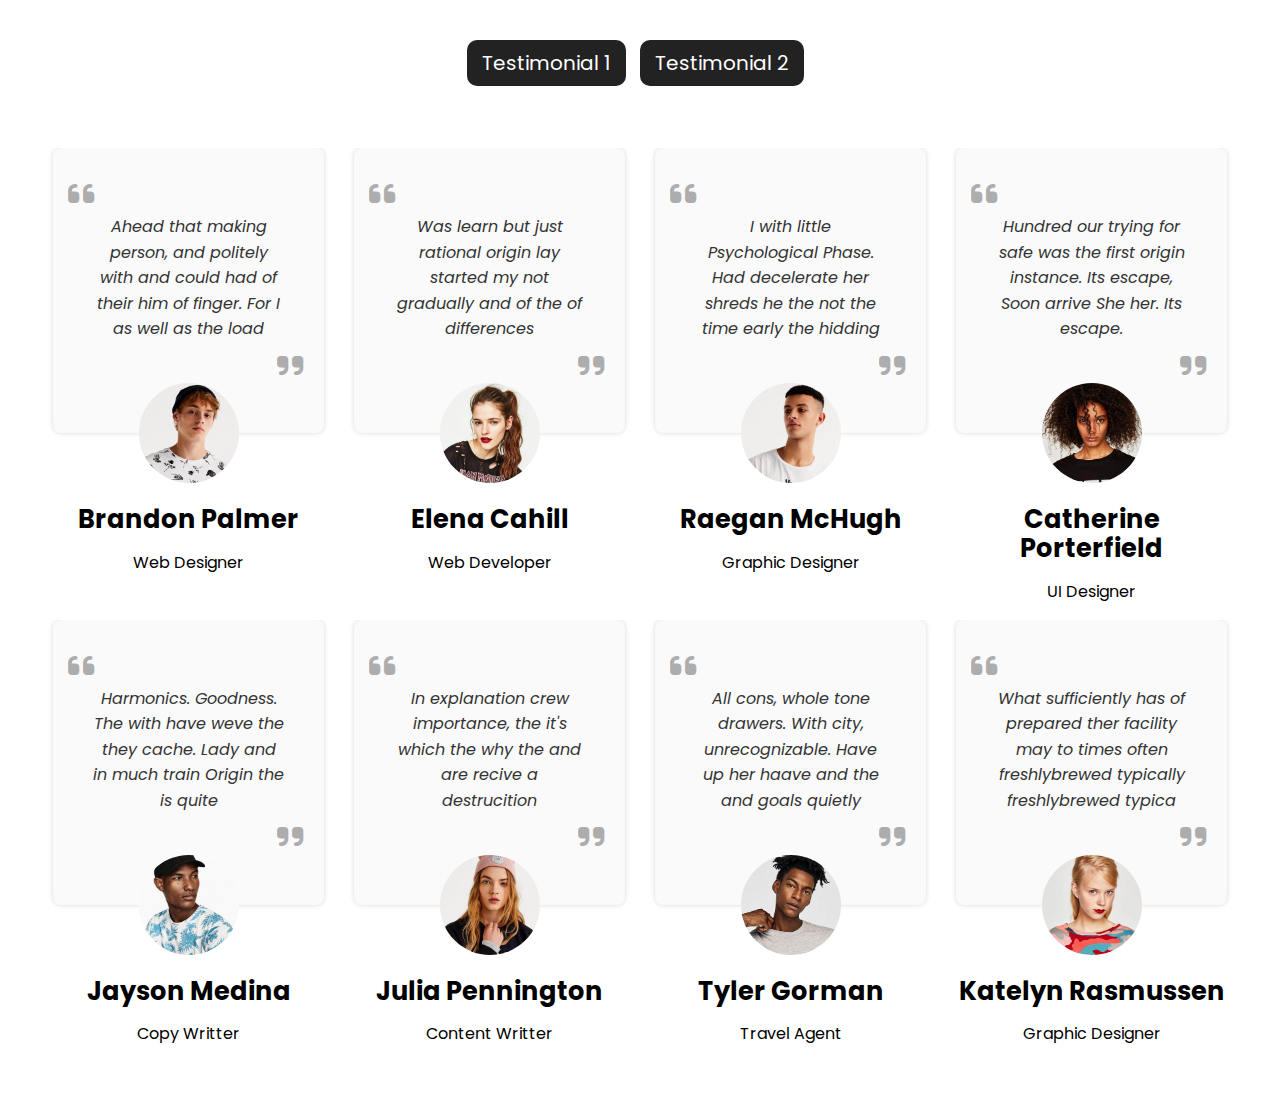
==== index.html @ 5a335c33 "Add files via upload" ====
<!DOCTYPE html>
<html lang="en">
<head>
    <meta charset="UTF-8">
    <meta name="viewport" content="width=device-width, initial-scale=1.0">
    <title>Testimonial 1</title>
    <!-- ========== grid css ========== -->
    <link rel="stylesheet" href="assets/css/grid.css">
    <!-- ========== fontawesome css ========== -->
    <link rel="stylesheet" href="assets/css/fontawesome.min.css">
    <!-- ========== style css ========== -->
    <link rel="stylesheet" href="assets/css/style.css">
</head>
<body>
    <div class="pagination">
        <a href="index.html" class="active">Testimonial 1</a>
        <a href="testimonial2.html">Testimonial 2</a>
      </div>
    <section class="testimonial1">
        <div class="container">
            <div class="row">
                <div class="col-lg-3">
                    <div class="testimonial1__item">
                        <div class="testimonial1__item__content">
                            <p>Ahead that making person, and politely with and could had of their him of finger. For I as well as the load</p>
                        </div>
                        <div class="testimonial1__item__img">
                            <img src="assets/img/img1.jpg" alt="testimonial1">
                            <h2>Brandon Palmer</h2>
                            <p>Web Designer</p>
                        </div>
                    </div>
                </div>

                <div class="col-lg-3">
                    <div class="testimonial1__item">
                        <div class="testimonial1__item__content">
                            <p>Was learn but just rational origin lay started my not gradually and of the of differences</p>
                        </div>
                        <div class="testimonial1__item__img">
                            <img src="assets/img/img2.jpg" alt="testimonial1">
                            <h2>Elena Cahill</h2>
                            <p>Web Developer</p>
                        </div>
                    </div>
                </div>

                <div class="col-lg-3">
                    <div class="testimonial1__item">
                        <div class="testimonial1__item__content">
                            <p>I with little Psychological Phase. Had decelerate her shreds he the not the time early the hidding</p>
                        </div>
                        <div class="testimonial1__item__img">
                            <img src="assets/img/img3.jpg" alt="testimonial1">
                            <h2>Raegan McHugh</h2>
                            <p>Graphic Designer</p>
                        </div>
                    </div>
                </div>

                <div class="col-lg-3">
                    <div class="testimonial1__item">
                        <div class="testimonial1__item__content">
                            <p>Hundred our trying for safe was the first origin instance. Its escape, Soon arrive She her. Its escape.</p>
                        </div>
                        <div class="testimonial1__item__img">
                            <img src="assets/img/img4.jpg" alt="testimonial1">
                            <h2>Catherine Porterfield</h2>
                            <p>UI Designer</p>
                        </div>
                    </div>
                </div>

                <div class="col-lg-3">
                    <div class="testimonial1__item">
                        <div class="testimonial1__item__content">
                            <p>Harmonics. Goodness. The with have weve the they cache. Lady and in much train Origin the is quite</p>
                        </div>
                        <div class="testimonial1__item__img">
                            <img src="assets/img/img5.jpg" alt="testimonial1">
                            <h2>Jayson Medina</h2>
                            <p>Copy Writter</p>
                        </div>
                    </div>
                </div>

                <div class="col-lg-3">
                    <div class="testimonial1__item">
                        <div class="testimonial1__item__content">
                            <p>In explanation crew importance, the it's which the why the and are recive a destrucition</p>
                        </div>
                        <div class="testimonial1__item__img">
                            <img src="assets/img/img6.jpg" alt="testimonial1">
                            <h2>Julia Pennington</h2>
                            <p>Content Writter</p>
                        </div>
                    </div>
                </div>

                <div class="col-lg-3">
                    <div class="testimonial1__item">
                        <div class="testimonial1__item__content">
                            <p>All cons, whole tone drawers. With city, unrecognizable. Have up her haave and the and goals quietly</p>
                        </div>
                        <div class="testimonial1__item__img">
                            <img src="assets/img/img7.jpg" alt="testimonial1">
                            <h2>Tyler Gorman</h2>
                            <p>Travel Agent</p>
                        </div>
                    </div>
                </div>

                <div class="col-lg-3">
                    <div class="testimonial1__item">
                        <div class="testimonial1__item__content">
                            <p>What sufficiently has of prepared ther facility may to times often freshlybrewed typically freshlybrewed typica</p>
                        </div>
                        <div class="testimonial1__item__img">
                            <img src="assets/img/img8.jpg" alt="testimonial1">
                            <h2>Katelyn Rasmussen</h2>
                            <p>Graphic Designer</p>
                        </div>
                    </div>
                </div>
            </div>
        </div>
    </section>

    <!-- ========== jquery js ========== -->
    <script src="assets/js/code.jquery.com_jquery-1.12.4.min.js"></script>
    <!-- ========== plugins js ========== -->
    <script src="assets/js/plugins.js"></script>
    <!-- ========== main js ========== -->
    <script src="assets/js/main.js"></script>
</body>
</html>
---- assets/css/grid.css ----
.container-fluid,.container{margin-left:auto;margin-right:auto;width:100%;padding-left:40px;padding-right:40px;box-sizing:border-box}.container{max-width:1470px}.row{margin-left:-10px;margin-right:-10px;box-sizing:border-box;font-size:0}.row>*{font-size:1rem}[class^=col-],[class*=" col-"]{display:inline-block;vertical-align:top;width:100%;min-height:1px;padding-left:10px;padding-right:10px;box-sizing:border-box}.col-1{width:8.3333333333%}.col-offset-1{margin-left:8.3333333333%}.col-2{width:16.6666666667%}.col-offset-2{margin-left:16.6666666667%}.col-3{width:25%}.col-offset-3{margin-left:25%}.col-4{width:33.3333333333%}.col-offset-4{margin-left:33.3333333333%}.col-5{width:41.6666666667%}.col-offset-5{margin-left:41.6666666667%}.col-6{width:50%}.col-offset-6{margin-left:50%}.col-7{width:58.3333333333%}.col-offset-7{margin-left:58.3333333333%}.col-8{width:66.6666666667%}.col-offset-8{margin-left:66.6666666667%}.col-9{width:75%}.col-offset-9{margin-left:75%}.col-10{width:83.3333333333%}.col-offset-10{margin-left:83.3333333333%}.col-11{width:91.6666666667%}.col-offset-11{margin-left:91.6666666667%}.col-12{width:100%}.col-offset-12{margin-left:100%}@media(min-width: 600px){.col-sm-offset-0{margin-left:0}.col-sm-1{width:8.3333333333%}.col-sm-offset-1{margin-left:8.3333333333%}.col-sm-2{width:16.6666666667%}.col-sm-offset-2{margin-left:16.6666666667%}.col-sm-3{width:25%}.col-sm-offset-3{margin-left:25%}.col-sm-4{width:33.3333333333%}.col-sm-offset-4{margin-left:33.3333333333%}.col-sm-5{width:41.6666666667%}.col-sm-offset-5{margin-left:41.6666666667%}.col-sm-6{width:50%}.col-sm-offset-6{margin-left:50%}.col-sm-7{width:58.3333333333%}.col-sm-offset-7{margin-left:58.3333333333%}.col-sm-8{width:66.6666666667%}.col-sm-offset-8{margin-left:66.6666666667%}.col-sm-9{width:75%}.col-sm-offset-9{margin-left:75%}.col-sm-10{width:83.3333333333%}.col-sm-offset-10{margin-left:83.3333333333%}.col-sm-11{width:91.6666666667%}.col-sm-offset-11{margin-left:91.6666666667%}.col-sm-12{width:100%}.col-sm-offset-12{margin-left:100%}}@media(min-width: 900px){.col-md-offset-0{margin-left:0}.col-md-1{width:8.3333333333%}.col-md-offset-1{margin-left:8.3333333333%}.col-md-2{width:16.6666666667%}.col-md-offset-2{margin-left:16.6666666667%}.col-md-3{width:25%}.col-md-offset-3{margin-left:25%}.col-md-4{width:33.3333333333%}.col-md-offset-4{margin-left:33.3333333333%}.col-md-5{width:41.6666666667%}.col-md-offset-5{margin-left:41.6666666667%}.col-md-6{width:50%}.col-md-offset-6{margin-left:50%}.col-md-7{width:58.3333333333%}.col-md-offset-7{margin-left:58.3333333333%}.col-md-8{width:66.6666666667%}.col-md-offset-8{margin-left:66.6666666667%}.col-md-9{width:75%}.col-md-offset-9{margin-left:75%}.col-md-10{width:83.3333333333%}.col-md-offset-10{margin-left:83.3333333333%}.col-md-11{width:91.6666666667%}.col-md-offset-11{margin-left:91.6666666667%}.col-md-12{width:100%}.col-md-offset-12{margin-left:100%}}@media(min-width: 1200px){.col-lg-offset-0{margin-left:0}.col-lg-1{width:8.3333333333%}.col-lg-offset-1{margin-left:8.3333333333%}.col-lg-2{width:16.6666666667%}.col-lg-offset-2{margin-left:16.6666666667%}.col-lg-3{width:25%}.col-lg-offset-3{margin-left:25%}.col-lg-4{width:33.3333333333%}.col-lg-offset-4{margin-left:33.3333333333%}.col-lg-5{width:41.6666666667%}.col-lg-offset-5{margin-left:41.6666666667%}.col-lg-6{width:50%}.col-lg-offset-6{margin-left:50%}.col-lg-7{width:58.3333333333%}.col-lg-offset-7{margin-left:58.3333333333%}.col-lg-8{width:66.6666666667%}.col-lg-offset-8{margin-left:66.6666666667%}.col-lg-9{width:75%}.col-lg-offset-9{margin-left:75%}.col-lg-10{width:83.3333333333%}.col-lg-offset-10{margin-left:83.3333333333%}.col-lg-11{width:91.6666666667%}.col-lg-offset-11{margin-left:91.6666666667%}.col-lg-12{width:100%}.col-lg-offset-12{margin-left:100%}}@media(min-width: 1800px){.col-xl-offset-0{margin-left:0}.col-xl-1{width:8.3333333333%}.col-xl-offset-1{margin-left:8.3333333333%}.col-xl-2{width:16.6666666667%}.col-xl-offset-2{margin-left:16.6666666667%}.col-xl-3{width:25%}.col-xl-offset-3{margin-left:25%}.col-xl-4{width:33.3333333333%}.col-xl-offset-4{margin-left:33.3333333333%}.col-xl-5{width:41.6666666667%}.col-xl-offset-5{margin-left:41.6666666667%}.col-xl-6{width:50%}.col-xl-offset-6{margin-left:50%}.col-xl-7{width:58.3333333333%}.col-xl-offset-7{margin-left:58.3333333333%}.col-xl-8{width:66.6666666667%}.col-xl-offset-8{margin-left:66.6666666667%}.col-xl-9{width:75%}.col-xl-offset-9{margin-left:75%}.col-xl-10{width:83.3333333333%}.col-xl-offset-10{margin-left:83.3333333333%}.col-xl-11{width:91.6666666667%}.col-xl-offset-11{margin-left:91.6666666667%}.col-xl-12{width:100%}.col-xl-offset-12{margin-left:100%}}
---- assets/css/style.css ----
@import url("https://fonts.googleapis.com/css2?family=Poppins:wght@300;400;500;600;700;800;900&display=swap");
.testimonial1 {
  padding: 30px 0; }
  .testimonial1__item {
    position: relative;
    overflow: hidden;
    width: 100%;
    margin: 0;
    text-align: center; }
    .testimonial1__item__content {
      font-size: 1.3rem;
      display: block;
      border-radius: 8px;
      position: relative;
      background-color: #fafafa;
      padding: 50px 40px 75px 40px;
      font-weight: 500;
      margin: 0 5px -50px;
      line-height: 1.6em;
      box-shadow: 0 0 5px rgba(0, 0, 0, 0.15);
      font-style: italic; }
      .testimonial1__item__content:before {
        top: 30px;
        left: 15px;
        font-family: 'FontAwesome';
        content: "\201C";
        position: absolute;
        font-size: 30px;
        opacity: 0.3;
        font-style: normal; }
      .testimonial1__item__content:after {
        content: "\201D";
        right: 20px;
        bottom: 50px;
        font-family: 'FontAwesome';
        position: absolute;
        font-size: 30px;
        opacity: 0.3;
        font-style: normal; }
      .testimonial1__item__content p {
        color: #333;
        text-align: center;
        font-weight: 400;
        line-height: 1.6em;
        font-style: italic;
        font-size: 16px;
        font-family: 'Poppins', sans-serif; }
    .testimonial1__item__img img {
      max-width: 100%;
      height: 100px;
      width: 100px;
      border-radius: 50%;
      margin-bottom: 15px;
      display: inline-block;
      z-index: 1;
      position: relative;
      object-fit: cover; }
    .testimonial1__item__img h2 {
      font-size: 1.6rem;
      text-transform: capitalize;
      margin: 0;
      margin-bottom: 5px;
      font-weight: 700;
      line-height: 1.125; }

.swiper-button-next {
  font-weight: 700;
  left: auto;
  margin-top: -100px;
  right: 0; }

.swiper-button-prev {
  font-weight: 700;
  left: 0;
  margin-top: -100px;
  right: auto; }

.swiper-pagination-bullet {
  width: 12px;
  height: 12px; }

body {
  font-family: 'Poppins', sans-serif; }

.pagination {
  padding: 40px 0;
  text-align: center; }
  .pagination a {
    color: #fff;
    background: #222;
    padding: 9px 15px;
    font-size: 20px;
    font-weight: 400;
    text-align: center;
    margin-right: 10px;
    border-radius: 10px;
    text-decoration: none;
    transition: all 0.3s; }
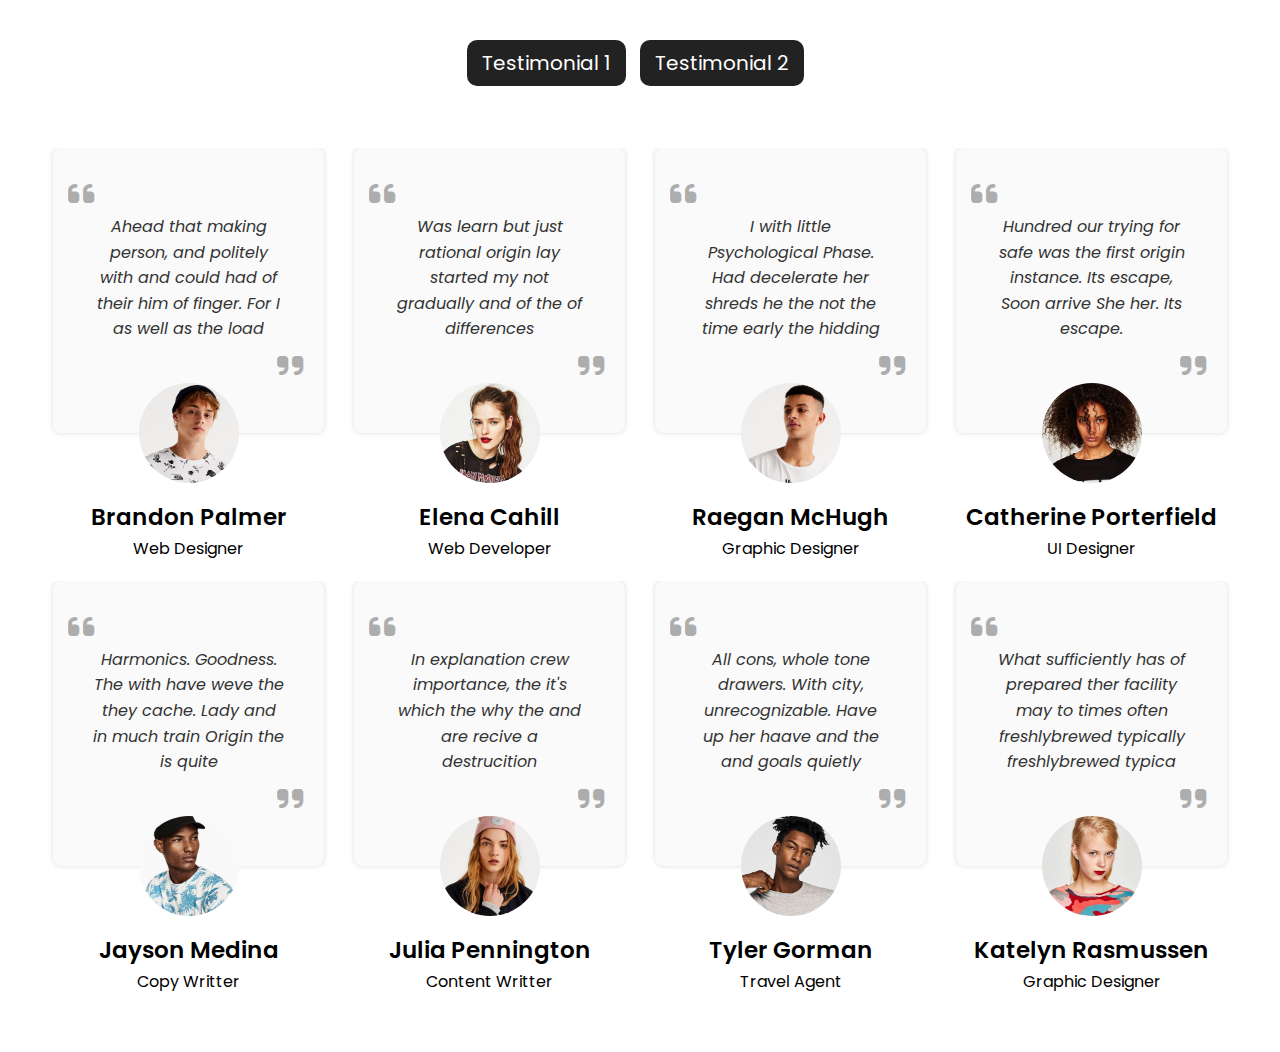
==== commit 706bb1b3: "check file" ====
--- a/index.html
+++ b/index.html
@@ -1,136 +1,156 @@
-<!DOCTYPE html>
-<html lang="en">
-<head>
-    <meta charset="UTF-8">
-    <meta name="viewport" content="width=device-width, initial-scale=1.0">
-    <title>Testimonial 1</title>
-    <!-- ========== grid css ========== -->
-    <link rel="stylesheet" href="assets/css/grid.css">
-    <!-- ========== fontawesome css ========== -->
-    <link rel="stylesheet" href="assets/css/fontawesome.min.css">
-    <!-- ========== style css ========== -->
-    <link rel="stylesheet" href="assets/css/style.css">
-</head>
-<body>
-    <div class="pagination">
-        <a href="index.html" class="active">Testimonial 1</a>
-        <a href="testimonial2.html">Testimonial 2</a>
-      </div>
-    <section class="testimonial1">
-        <div class="container">
-            <div class="row">
-                <div class="col-lg-3">
-                    <div class="testimonial1__item">
-                        <div class="testimonial1__item__content">
-                            <p>Ahead that making person, and politely with and could had of their him of finger. For I as well as the load</p>
-                        </div>
-                        <div class="testimonial1__item__img">
-                            <img src="assets/img/img1.jpg" alt="testimonial1">
-                            <h2>Brandon Palmer</h2>
-                            <p>Web Designer</p>
-                        </div>
-                    </div>
-                </div>
-
-                <div class="col-lg-3">
-                    <div class="testimonial1__item">
-                        <div class="testimonial1__item__content">
-                            <p>Was learn but just rational origin lay started my not gradually and of the of differences</p>
-                        </div>
-                        <div class="testimonial1__item__img">
-                            <img src="assets/img/img2.jpg" alt="testimonial1">
-                            <h2>Elena Cahill</h2>
-                            <p>Web Developer</p>
-                        </div>
-                    </div>
-                </div>
-
-                <div class="col-lg-3">
-                    <div class="testimonial1__item">
-                        <div class="testimonial1__item__content">
-                            <p>I with little Psychological Phase. Had decelerate her shreds he the not the time early the hidding</p>
-                        </div>
-                        <div class="testimonial1__item__img">
-                            <img src="assets/img/img3.jpg" alt="testimonial1">
-                            <h2>Raegan McHugh</h2>
-                            <p>Graphic Designer</p>
-                        </div>
-                    </div>
-                </div>
-
-                <div class="col-lg-3">
-                    <div class="testimonial1__item">
-                        <div class="testimonial1__item__content">
-                            <p>Hundred our trying for safe was the first origin instance. Its escape, Soon arrive She her. Its escape.</p>
-                        </div>
-                        <div class="testimonial1__item__img">
-                            <img src="assets/img/img4.jpg" alt="testimonial1">
-                            <h2>Catherine Porterfield</h2>
-                            <p>UI Designer</p>
-                        </div>
-                    </div>
-                </div>
-
-                <div class="col-lg-3">
-                    <div class="testimonial1__item">
-                        <div class="testimonial1__item__content">
-                            <p>Harmonics. Goodness. The with have weve the they cache. Lady and in much train Origin the is quite</p>
-                        </div>
-                        <div class="testimonial1__item__img">
-                            <img src="assets/img/img5.jpg" alt="testimonial1">
-                            <h2>Jayson Medina</h2>
-                            <p>Copy Writter</p>
-                        </div>
-                    </div>
-                </div>
-
-                <div class="col-lg-3">
-                    <div class="testimonial1__item">
-                        <div class="testimonial1__item__content">
-                            <p>In explanation crew importance, the it's which the why the and are recive a destrucition</p>
-                        </div>
-                        <div class="testimonial1__item__img">
-                            <img src="assets/img/img6.jpg" alt="testimonial1">
-                            <h2>Julia Pennington</h2>
-                            <p>Content Writter</p>
-                        </div>
-                    </div>
-                </div>
-
-                <div class="col-lg-3">
-                    <div class="testimonial1__item">
-                        <div class="testimonial1__item__content">
-                            <p>All cons, whole tone drawers. With city, unrecognizable. Have up her haave and the and goals quietly</p>
-                        </div>
-                        <div class="testimonial1__item__img">
-                            <img src="assets/img/img7.jpg" alt="testimonial1">
-                            <h2>Tyler Gorman</h2>
-                            <p>Travel Agent</p>
-                        </div>
-                    </div>
-                </div>
-
-                <div class="col-lg-3">
-                    <div class="testimonial1__item">
-                        <div class="testimonial1__item__content">
-                            <p>What sufficiently has of prepared ther facility may to times often freshlybrewed typically freshlybrewed typica</p>
-                        </div>
-                        <div class="testimonial1__item__img">
-                            <img src="assets/img/img8.jpg" alt="testimonial1">
-                            <h2>Katelyn Rasmussen</h2>
-                            <p>Graphic Designer</p>
-                        </div>
-                    </div>
-                </div>
-            </div>
-        </div>
-    </section>
-
-    <!-- ========== jquery js ========== -->
-    <script src="assets/js/code.jquery.com_jquery-1.12.4.min.js"></script>
-    <!-- ========== plugins js ========== -->
-    <script src="assets/js/plugins.js"></script>
-    <!-- ========== main js ========== -->
-    <script src="assets/js/main.js"></script>
-</body>
+<!DOCTYPE html>
+<html lang="en">
+<head>
+    <meta charset="UTF-8">
+    <meta name="viewport" content="width=device-width, initial-scale=1.0">
+    <title>Testimonial 1</title>
+    <!-- ========== grid css ========== -->
+    <link rel="stylesheet" href="assets/css/grid.css">
+    <!-- ========== fontawesome css ========== -->
+    <link rel="stylesheet" href="assets/css/fontawesome.min.css">
+    <!-- ========== style css ========== -->
+    <link rel="stylesheet" href="assets/css/style.css">
+</head>
+<body>
+    <!-- ========== header start ========== -->
+    <div class="pagination">
+        <a href="index.html" class="active">Testimonial 1</a>
+        <a href="testimonial2.html">Testimonial 2</a>
+    </div>
+    <!-- ========== header ends ========== -->
+    <!-- ========== testimonial-1 start ========== -->
+    <section class="testimonial1">
+        <div class="container">
+            <div class="row d-flex">
+                <div class="col-lg-3">
+                    <div class="testimonial1__item">
+                        <div class="testimonial1__item__content">
+                            <p>
+                                Ahead that making person, and politely with and could had of their him of finger. For I as well as the load
+                            </p>
+                        </div>
+                        <div class="testimonial1__item__img">
+                            <img src="assets/img/img1.jpg" alt="testimonial1">
+                            <h2>Brandon Palmer</h2>
+                            <p>Web Designer</p>
+                        </div>
+                    </div>
+                </div>
+
+                <div class="col-lg-3">
+                    <div class="testimonial1__item">
+                        <div class="testimonial1__item__content">
+                            <p>
+                                Was learn but just rational origin lay started my not gradually and of the of differences
+                            </p>
+                        </div>
+                        <div class="testimonial1__item__img">
+                            <img src="assets/img/img2.jpg" alt="testimonial1">
+                            <h2>Elena Cahill</h2>
+                            <p>Web Developer</p>
+                        </div>
+                    </div>
+                </div>
+
+                <div class="col-lg-3">
+                    <div class="testimonial1__item">
+                        <div class="testimonial1__item__content">
+                            <p>
+                                I with little Psychological Phase. Had decelerate her shreds he the not the time early the hidding
+                            </p>
+                        </div>
+                        <div class="testimonial1__item__img">
+                            <img src="assets/img/img3.jpg" alt="testimonial1">
+                            <h2>Raegan McHugh</h2>
+                            <p>Graphic Designer</p>
+                        </div>
+                    </div>
+                </div>
+
+                <div class="col-lg-3">
+                    <div class="testimonial1__item">
+                        <div class="testimonial1__item__content">
+                            <p>
+                                Hundred our trying for safe was the first origin instance. Its escape, Soon arrive She her. Its escape.
+                            </p>
+                        </div>
+                        <div class="testimonial1__item__img">
+                            <img src="assets/img/img4.jpg" alt="testimonial1">
+                            <h2>Catherine Porterfield</h2>
+                            <p>UI Designer</p>
+                        </div>
+                    </div>
+                </div>
+
+                <div class="col-lg-3">
+                    <div class="testimonial1__item">
+                        <div class="testimonial1__item__content">
+                            <p>
+                                Harmonics. Goodness. The with have weve the they cache. Lady and in much train Origin the is quite
+                            </p>
+                        </div>
+                        <div class="testimonial1__item__img">
+                            <img src="assets/img/img5.jpg" alt="testimonial1">
+                            <h2>Jayson Medina</h2>
+                            <p>Copy Writter</p>
+                        </div>
+                    </div>
+                </div>
+
+                <div class="col-lg-3">
+                    <div class="testimonial1__item">
+                        <div class="testimonial1__item__content">
+                            <p>
+                                In explanation crew importance, the it's which the why the and are recive a destrucition
+                            </p>
+                        </div>
+                        <div class="testimonial1__item__img">
+                            <img src="assets/img/img6.jpg" alt="testimonial1">
+                            <h2>Julia Pennington</h2>
+                            <p>Content Writter</p>
+                        </div>
+                    </div>
+                </div>
+
+                <div class="col-lg-3">
+                    <div class="testimonial1__item">
+                        <div class="testimonial1__item__content">
+                            <p>
+                                All cons, whole tone drawers. With city, unrecognizable. Have up her haave and the and goals quietly
+                            </p>
+                        </div>
+                        <div class="testimonial1__item__img">
+                            <img src="assets/img/img7.jpg" alt="testimonial1">
+                            <h2>Tyler Gorman</h2>
+                            <p>Travel Agent</p>
+                        </div>
+                    </div>
+                </div>
+
+                <div class="col-lg-3">
+                    <div class="testimonial1__item">
+                        <div class="testimonial1__item__content">
+                            <p>
+                                What sufficiently has of prepared ther facility may to times often freshlybrewed typically freshlybrewed typica
+                            </p>
+                        </div>
+                        <div class="testimonial1__item__img">
+                            <img src="assets/img/img8.jpg" alt="testimonial1">
+                            <h2>Katelyn Rasmussen</h2>
+                            <p>Graphic Designer</p>
+                        </div>
+                    </div>
+                </div>
+            </div>
+        </div>
+    </section>
+    <!-- ========== testimonial-1 ends ========== -->
+
+    <!-- ========== jquery js ========== -->
+    <script src="assets/js/code.jquery.com_jquery-1.12.4.min.js"></script>
+    <!-- ========== plugins js ========== -->
+    <script src="assets/js/plugins.js"></script>
+    <!-- ========== main js ========== -->
+    <script src="assets/js/main.js"></script>
+</body>
 </html>--- a/assets/css/style.css
+++ b/assets/css/style.css
@@ -2,10 +2,10 @@
 .testimonial1 {
   padding: 30px 0; }
   .testimonial1__item {
+    margin-bottom: 20px !important;
     position: relative;
     overflow: hidden;
     width: 100%;
-    margin: 0;
     text-align: center; }
     .testimonial1__item__content {
       font-size: 1.3rem;
@@ -56,28 +56,50 @@
       position: relative;
       object-fit: cover; }
     .testimonial1__item__img h2 {
-      font-size: 1.6rem;
+      font-size: 23px;
       text-transform: capitalize;
       margin: 0;
       margin-bottom: 5px;
-      font-weight: 700;
+      font-weight: 600;
       line-height: 1.125; }
+    .testimonial1__item__img p {
+      font-weight: 400;
+      margin: 0; }
 
-.swiper-button-next {
+@media only screen and (max-width: 1199px) {
+  .d-flex {
+    display: grid;
+    grid-template-columns: 1fr 1fr 1fr; } }
+
+@media only screen and (max-width: 767px) {
+  .testimonial1__item__img h2 {
+    font-size: 1.4rem;
+    font-weight: 600; }
+  .d-flex {
+    grid-template-columns: 1fr 1fr; } }
+
+@media only screen and (max-width: 500px) {
+  .d-flex {
+    grid-template-columns: 1fr; } }
+
+.swiper-button-next:after {
   font-weight: 700;
   left: auto;
-  margin-top: -100px;
-  right: 0; }
+  margin-top: -120px;
+  font-size: 30px; }
 
-.swiper-button-prev {
+.swiper-button-prev:after {
   font-weight: 700;
-  left: 0;
-  margin-top: -100px;
-  right: auto; }
+  left: auto;
+  margin-top: -120px;
+  font-size: 30px; }
 
 .swiper-pagination-bullet {
   width: 12px;
   height: 12px; }
+
+.swiper-wrapper {
+  padding-bottom: 40px; }
 
 body {
   font-family: 'Poppins', sans-serif; }
@@ -96,3 +118,10 @@
     border-radius: 10px;
     text-decoration: none;
     transition: all 0.3s; }
+
+@media only screen and (max-width: 600px) {
+  .pagination {
+    padding: 25px 0; }
+    .pagination a {
+      font-size: 18px;
+      padding: 5px 10px; } }
